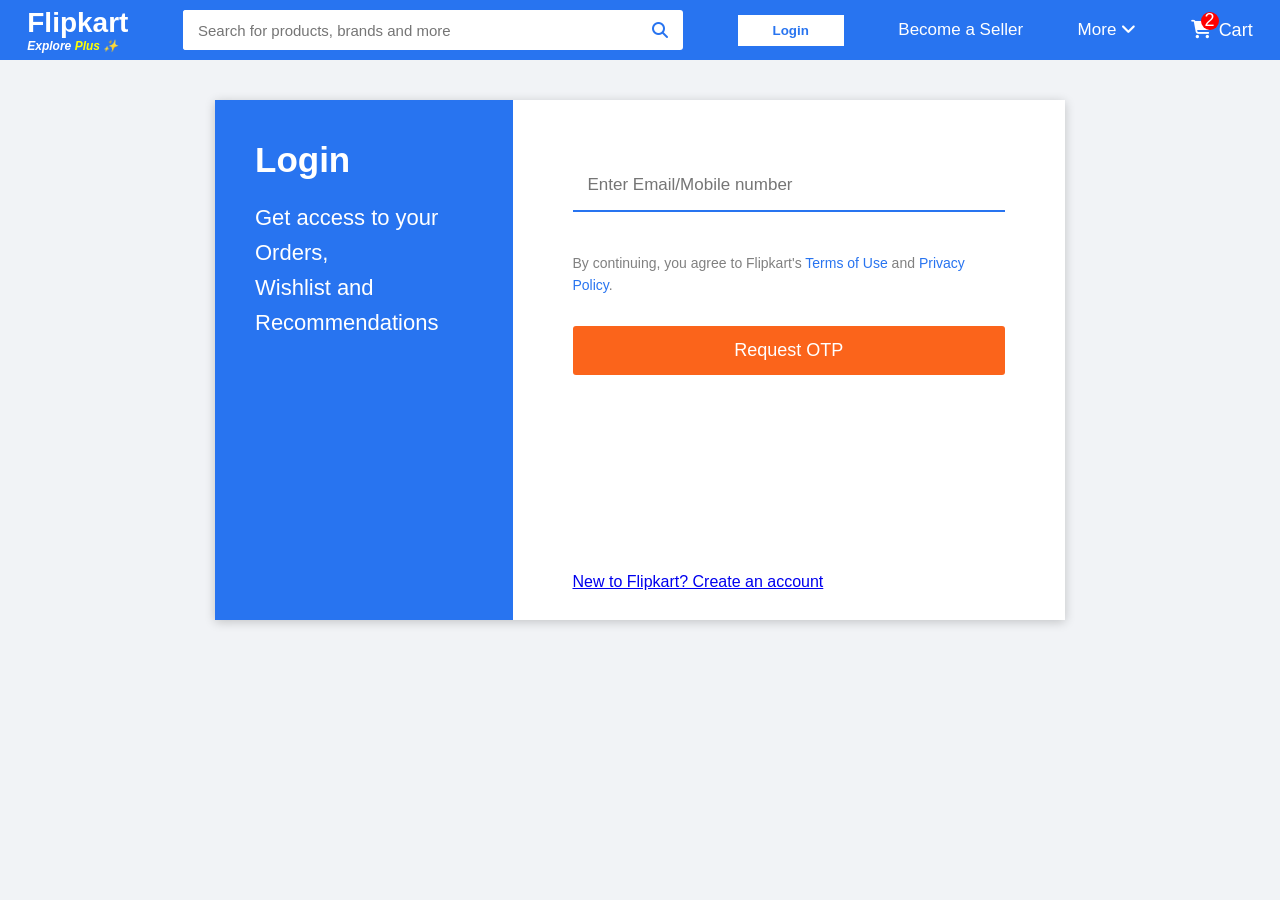
==== HTML/login.html @ d2b758cb "Add files via upload" ====
<!DOCTYPE html>
<html lang="en">
<head>
<meta charset="UTF-8">
<meta name="viewport" content="width=device-width, initial-scale=1.0">
<title>Flipkart Login</title>

<link rel="stylesheet" href="../CSS/login.css">

<link rel="stylesheet"
href="https://cdnjs.cloudflare.com/ajax/libs/font-awesome/6.5.1/css/all.min.css">

</head>
<body>

<!-- Navbar -->

<div class="navbar">

<div class="logo">
Flipkart
<p>Explore <span>Plus ✨</span></p>
</div>

<div class="search">

<input type="text" placeholder="Search for products, brands and more">

<i class="fa-solid fa-magnifying-glass"></i>

</div>

<button class="login-btn">Login</button>

<div class="nav-item">Become a Seller</div>

<div class="nav-item">
More
<i class="fa-solid fa-angle-down"></i>
</div>

<div class="nav-item">
 <div class="cart" onclick="goCart()">
    <i class="fa-solid fa-cart-shopping"></i>
    <span>Cart</span>

    <div class="cart-count">2</div>
</div>
</div>

</div>


<!-- Login Box -->

<div class="container">

<div class="left">

<h1>Login</h1>

<p>
Get access to your Orders,<br>
Wishlist and Recommendations
</p>


</div>


<div class="right">

<input type="text" placeholder="Enter Email/Mobile number">

<p class="terms">
By continuing, you agree to Flipkart's
<a href="#">Terms of Use</a> and
<a href="#">Privacy Policy</a>.
</p>

<button onclick="otp()">Request OTP</button>



<br>
<br>
<br>
<br>
<br>
<br>
<br>
<br>
<br>
<br>
<br>
<br>

 <a href ="#">New to Flipkart? Create an account</a>

</div>

</div>



<script src="../JS/login.js"></script>

</body>
</html>
---- CSS/login.css ----
*{
    margin:0;
    padding:0;
    box-sizing:border-box;
    font-family:Arial, Helvetica, sans-serif;
}

body{
    background:#f1f3f6;
}

/* Navbar */

.navbar{
    height:60px;
    background:#2874f0;
    display:flex;
    align-items:center;
    justify-content:space-around;
    color:white;
}

.logo{
    color:white;
    font-size:28px;
    font-weight:bold;
}

.logo p{
    font-size:12px;
    color:white;
    font-style:italic;
}

.logo span{
    color:yellow;
}

.search{
    width:500px;
    height:40px;
    background:white;
    display:flex;
    align-items:center;
    border-radius:3px;
    overflow:hidden;
}

.search input{
    width:100%;
    height:100%;
    border:none;
    outline:none;
    padding-left:15px;
    font-size:15px;
}

.search i{
    color:#2874f0;
    padding:0 15px;
    cursor:pointer;
}

.login-btn{
    padding:8px 35px;
    border:none;
    background:white;
    color:#2874f0;
    font-weight:bold;
    cursor:pointer;
}

.nav-item{
    color:white;
    font-size:17px;
    cursor:pointer;
}

/* Login Box */

.container{
    width:850px;
    height:520px;
    background:white;
    margin:40px auto;
    display:flex;
    box-shadow:0 2px 10px rgba(0,0,0,.2);
}

/* Left Side */

.left{
    width:35%;
    background:#2874f0;
    color:white;
    padding:40px;
    position:relative;
}

.left h1{
    font-size:35px;
}

.left p{
    margin-top:20px;
    font-size:22px;
    line-height:35px;
}

.left img{
    width:220px;
    position:absolute;
    bottom:20px;
    left:25px;
}

/* Right Side */

.right{
    width:65%;
    padding:60px;
}

.right input{
    width:100%;
    border:none;
    border-bottom:2px solid #2874f0;
    outline:none;
    padding:15px;
    font-size:17px;
}

.terms{
    margin-top:40px;
    color:gray;
    font-size:14px;
    line-height:22px;
}

.terms a{
    text-decoration:none;
    color:#2874f0;
}

.right button{
    width:100%;
    margin-top:30px;
    padding:14px;
    border:none;
    background:#fb641b;
    color:white;
    font-size:18px;
    cursor:pointer;
    border-radius:3px;
}

.right button:hover{
    background:#e85b18;
}
.cart{
    position: relative;
    display: flex;
    align-items: center;
    gap: 8px;
    cursor: pointer;
    font-size: 18px;
}
.cart-count{
    position: absolute;
    top: -8px;
    left: 10px;
    background: red;
    color: white;
    width: 18px;
    height: 18px;
    border-radius: 50%;
    display: flex;
    justify-content: center;
    align-items: center;
}
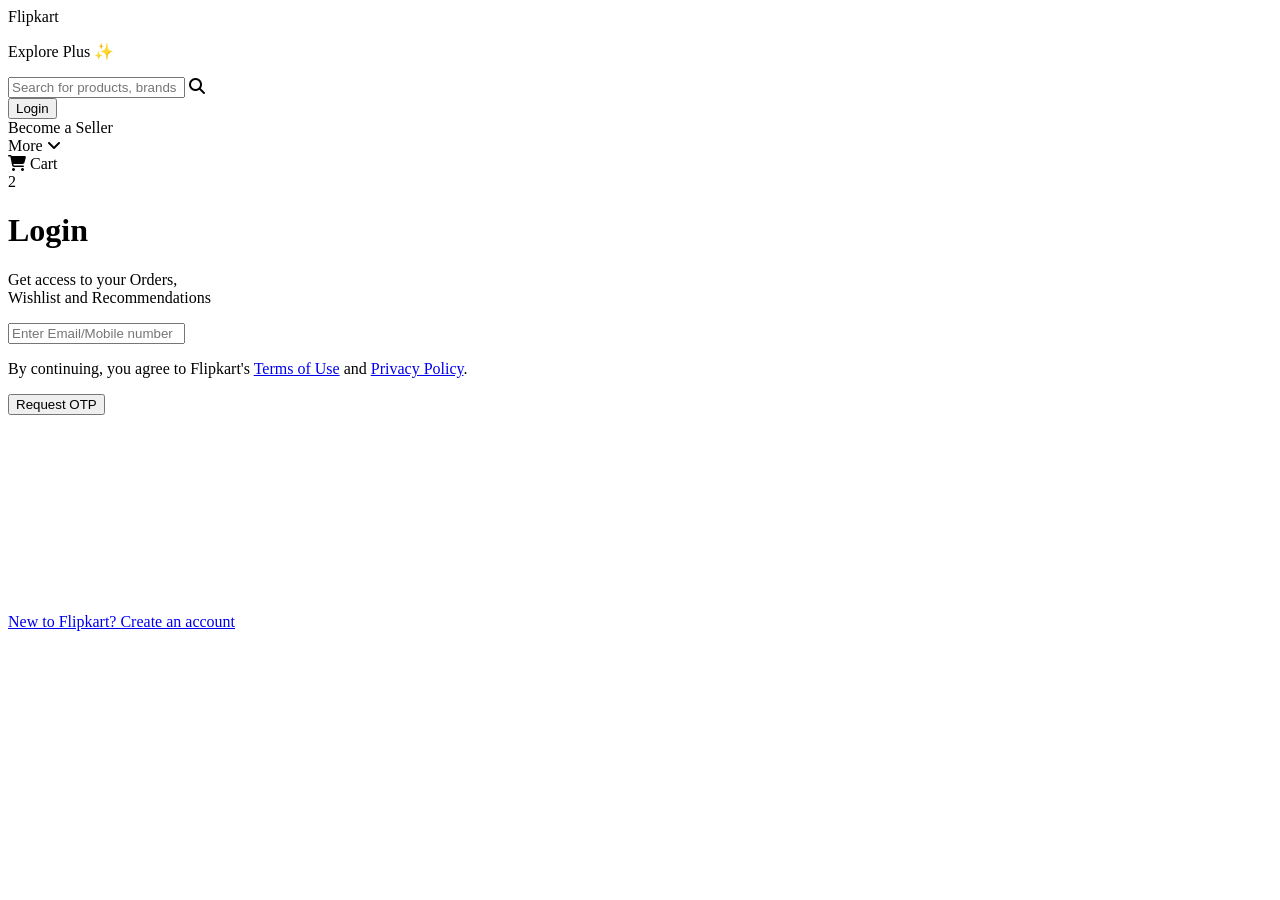
==== commit 3312645c: "Fix file paths in login.html Updated the paths for CSS and JS files in the login page." ====
--- a/HTML/login.html
+++ b/HTML/login.html
@@ -5,7 +5,7 @@
 <meta name="viewport" content="width=device-width, initial-scale=1.0">
 <title>Flipkart Login</title>
 
-<link rel="stylesheet" href="../CSS/login.css">
+<link rel="stylesheet" href="CSS/login.css">
 
 <link rel="stylesheet"
 href="https://cdnjs.cloudflare.com/ajax/libs/font-awesome/6.5.1/css/all.min.css">
@@ -103,7 +103,7 @@
 
 
 
-<script src="../JS/login.js"></script>
+<script src="JS/login.js"></script>
 
 </body>
-</html>+</html>
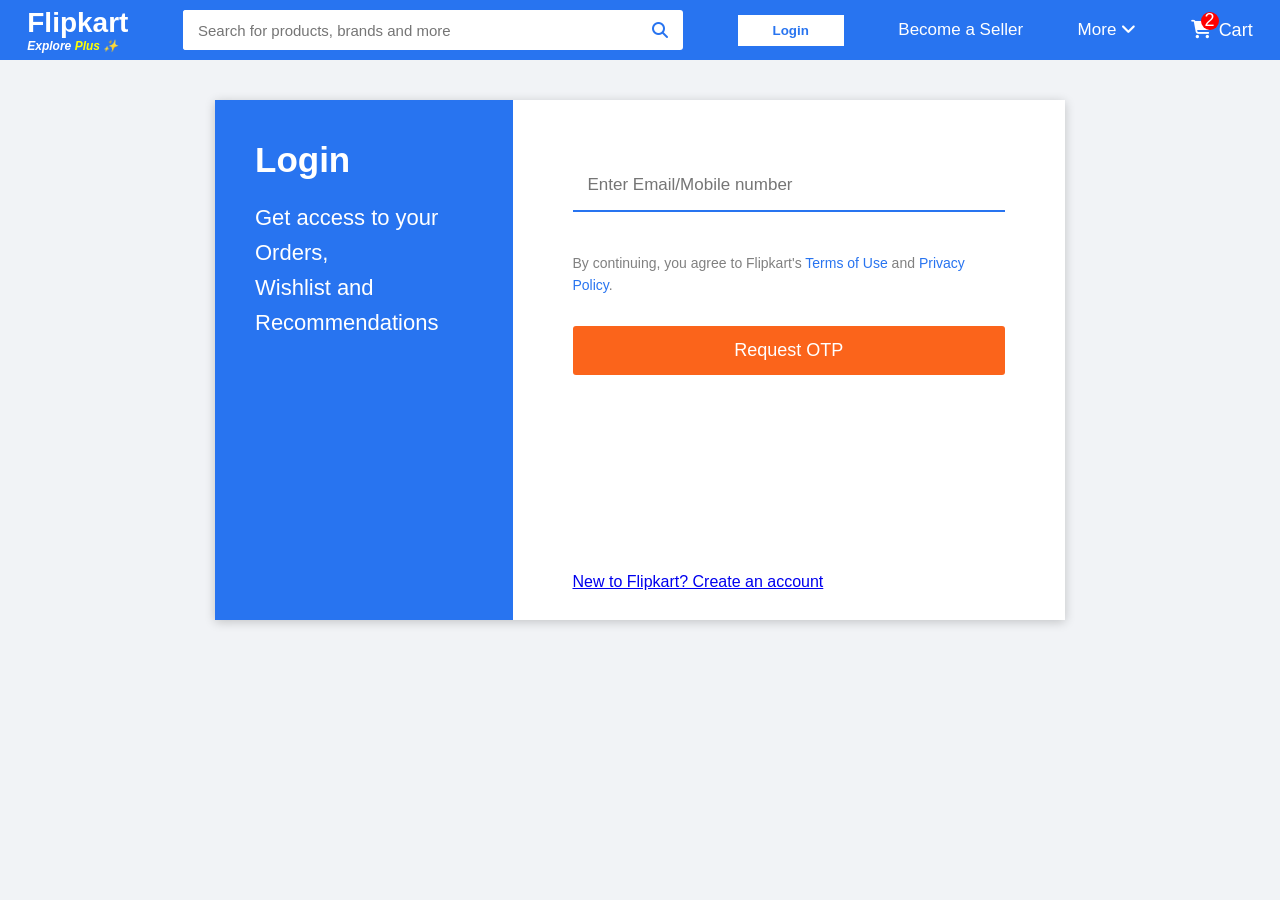
==== commit f26daf13: "Update login.html" ====
--- a/HTML/login.html
+++ b/HTML/login.html
@@ -5,7 +5,7 @@
 <meta name="viewport" content="width=device-width, initial-scale=1.0">
 <title>Flipkart Login</title>
 
-<link rel="stylesheet" href="CSS/login.css">
+<link rel="stylesheet" href="../CSS/login.css">
 
 <link rel="stylesheet"
 href="https://cdnjs.cloudflare.com/ajax/libs/font-awesome/6.5.1/css/all.min.css">
@@ -103,7 +103,7 @@
 
 
 
-<script src="JS/login.js"></script>
+<script src="../JS/login.js"></script>
 
 </body>
 </html>
--- a/CSS/login.css
+++ b/CSS/login.css
@@ -0,0 +1,180 @@
+*{
+    margin:0;
+    padding:0;
+    box-sizing:border-box;
+    font-family:Arial, Helvetica, sans-serif;
+}
+
+body{
+    background:#f1f3f6;
+}
+
+/* Navbar */
+
+.navbar{
+    height:60px;
+    background:#2874f0;
+    display:flex;
+    align-items:center;
+    justify-content:space-around;
+    color:white;
+}
+
+.logo{
+    color:white;
+    font-size:28px;
+    font-weight:bold;
+}
+
+.logo p{
+    font-size:12px;
+    color:white;
+    font-style:italic;
+}
+
+.logo span{
+    color:yellow;
+}
+
+.search{
+    width:500px;
+    height:40px;
+    background:white;
+    display:flex;
+    align-items:center;
+    border-radius:3px;
+    overflow:hidden;
+}
+
+.search input{
+    width:100%;
+    height:100%;
+    border:none;
+    outline:none;
+    padding-left:15px;
+    font-size:15px;
+}
+
+.search i{
+    color:#2874f0;
+    padding:0 15px;
+    cursor:pointer;
+}
+
+.login-btn{
+    padding:8px 35px;
+    border:none;
+    background:white;
+    color:#2874f0;
+    font-weight:bold;
+    cursor:pointer;
+}
+
+.nav-item{
+    color:white;
+    font-size:17px;
+    cursor:pointer;
+}
+
+/* Login Box */
+
+.container{
+    width:850px;
+    height:520px;
+    background:white;
+    margin:40px auto;
+    display:flex;
+    box-shadow:0 2px 10px rgba(0,0,0,.2);
+}
+
+/* Left Side */
+
+.left{
+    width:35%;
+    background:#2874f0;
+    color:white;
+    padding:40px;
+    position:relative;
+}
+
+.left h1{
+    font-size:35px;
+}
+
+.left p{
+    margin-top:20px;
+    font-size:22px;
+    line-height:35px;
+}
+
+.left img{
+    width:220px;
+    position:absolute;
+    bottom:20px;
+    left:25px;
+}
+
+/* Right Side */
+
+.right{
+    width:65%;
+    padding:60px;
+}
+
+.right input{
+    width:100%;
+    border:none;
+    border-bottom:2px solid #2874f0;
+    outline:none;
+    padding:15px;
+    font-size:17px;
+}
+
+.terms{
+    margin-top:40px;
+    color:gray;
+    font-size:14px;
+    line-height:22px;
+}
+
+.terms a{
+    text-decoration:none;
+    color:#2874f0;
+}
+
+.right button{
+    width:100%;
+    margin-top:30px;
+    padding:14px;
+    border:none;
+    background:#fb641b;
+    color:white;
+    font-size:18px;
+    cursor:pointer;
+    border-radius:3px;
+}
+
+.right button:hover{
+    background:#e85b18;
+}
+.cart{
+    position: relative;
+    display: flex;
+    align-items: center;
+    gap: 8px;
+    cursor: pointer;
+    font-size: 18px;
+}
+.cart-count{
+    position: absolute;
+    top: -8px;
+    left: 10px;
+    background: red;
+    color: white;
+    width: 18px;
+    height: 18px;
+    border-radius: 50%;
+    display: flex;
+    justify-content: center;
+    align-items: center;
+}
